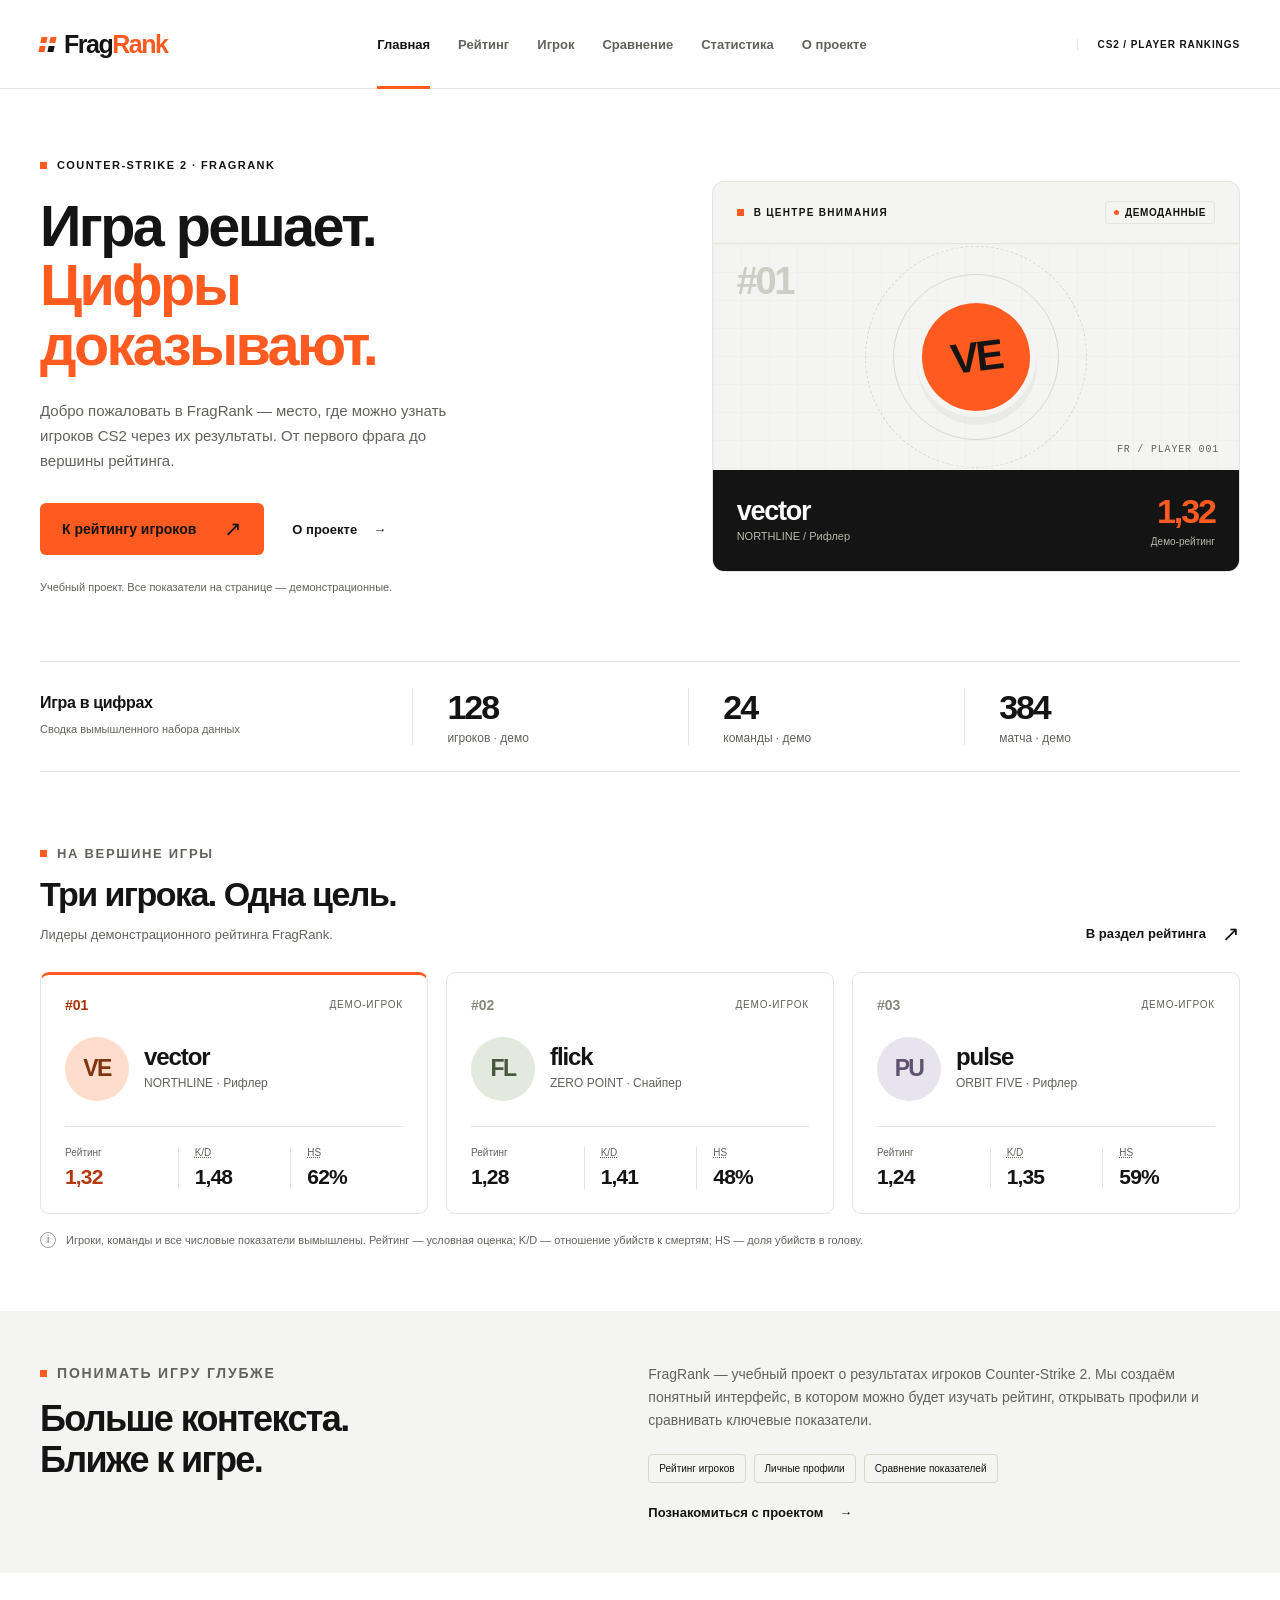
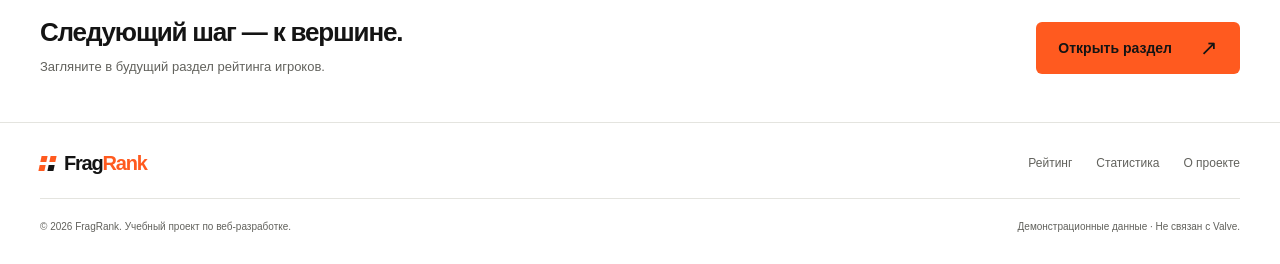
==== index.html @ 73061de0 "feat(layout): создать структуру и главную страницу сайта" ====
<!DOCTYPE html>
<html lang="ru">
<head>
  <meta charset="UTF-8">
  <meta name="viewport" content="width=device-width, initial-scale=1.0">
  <meta name="description" content="FragRank — учебный портал рейтинга игроков Counter-Strike 2. Знакомьтесь с проектом и демонстрационной статистикой игроков.">
  <meta name="theme-color" content="#FFFFFF">
  <title>FragRank — рейтинг игроков Counter-Strike 2</title>
  <link rel="icon" href="favicon.svg" type="image/svg+xml">
  <link rel="stylesheet" href="css/styles.css">
  <script src="js/main.js" defer></script>
  <script src="js/home.js" type="module"></script>
</head>
<body>
  <a class="skip-link" href="#main-content">Перейти к содержимому</a>
  <header class="site-header">
    <div class="container header-inner">
      <a class="logo" href="index.html" aria-label="FragRank — главная">
        <span class="logo-mark" aria-hidden="true"><i></i><i></i><i></i><i></i></span>
        <span>Frag<span>Rank</span></span>
      </a>
      <button class="menu-toggle" type="button" aria-controls="primary-navigation" aria-expanded="false" aria-label="Открыть меню" hidden>
        <span>Меню</span><span class="menu-icon" aria-hidden="true"></span>
      </button>
      <nav class="site-nav" id="primary-navigation" aria-label="Основная навигация">
        <ul class="nav-list">
          <li><a href="index.html" aria-current="page">Главная</a></li>
          <li><a href="ranking.html">Рейтинг</a></li>
          <li><a href="player.html">Игрок</a></li>
          <li><a href="compare.html">Сравнение</a></li>
          <li><a href="stats.html">Статистика</a></li>
          <li><a href="about.html">О проекте</a></li>
        </ul>
      </nav>
      <span class="header-label">CS2 / PLAYER RANKINGS</span>
    </div>
  </header>

  <main id="main-content" tabindex="-1">
    <section class="container hero" aria-labelledby="hero-title">
      <div class="hero-copy">
        <p class="eyebrow">Counter-Strike 2 · FragRank</p>
        <h1 id="hero-title">Игра решает.<br><span>Цифры<br>доказывают.</span></h1>
        <p class="hero-description">Добро пожаловать в FragRank — место, где можно узнать игроков CS2 через их результаты. От первого фрага до вершины рейтинга.</p>
        <div class="hero-actions">
          <a class="button" href="ranking.html">К рейтингу игроков <span class="arrow" aria-hidden="true">↗</span></a>
          <a class="text-link" href="about.html">О проекте <span aria-hidden="true">→</span></a>
        </div>
        <p class="hero-note">Учебный проект. Все показатели на странице — демонстрационные.</p>
      </div>
      <article class="spotlight" aria-labelledby="leader-name" aria-describedby="leader-demo">
        <div class="spotlight-top">
          <p class="eyebrow">В центре внимания</p>
          <span class="demo-badge" id="leader-demo">Демоданные</span>
        </div>
        <div class="spotlight-visual" aria-hidden="true">
          <span class="spotlight-number">#01</span>
          <div class="avatar avatar--hero" data-leader-avatar>VE</div>
          <span class="spotlight-label">FR / PLAYER 001</span>
        </div>
        <div class="spotlight-bottom">
          <div>
            <h2 id="leader-name" data-leader-name>vector</h2>
            <p data-leader-team>NORTHLINE / Рифлер</p>
          </div>
          <div class="spotlight-rating">
            <strong data-leader-rating>1,32</strong>
            <span>Демо-рейтинг</span>
          </div>
        </div>
      </article>
    </section>

    <section class="container summary" aria-labelledby="summary-title">
      <div class="summary-intro">
        <h2 id="summary-title">Игра в цифрах</h2>
        <p>Сводка вымышленного набора данных</p>
      </div>
      <div class="summary-item"><strong data-total="players">128</strong><span>игроков · демо</span></div>
      <div class="summary-item"><strong data-total="teams">24</strong><span>команды · демо</span></div>
      <div class="summary-item"><strong data-total="matches">384</strong><span>матча · демо</span></div>
    </section>

    <section class="container leaders" aria-labelledby="leaders-title">
      <div class="section-heading">
        <div>
          <p class="eyebrow">На вершине игры</p>
          <h2 id="leaders-title">Три игрока. Одна цель.</h2>
          <p>Лидеры демонстрационного рейтинга FragRank.</p>
        </div>
        <a class="text-link" href="ranking.html">В раздел рейтинга <span class="arrow" aria-hidden="true">↗</span></a>
      </div>
      <div class="player-grid" id="top-players"></div>
      <noscript><p class="muted">Демонстрационная тройка: vector — 1,32; flick — 1,28; pulse — 1,24. Включите JavaScript для отображения карточек игроков.</p></noscript>
      <p class="demo-note"><span aria-hidden="true">i</span>Игроки, команды и все числовые показатели вымышлены. Рейтинг — условная оценка; K/D — отношение убийств к смертям; HS — доля убийств в голову.</p>
    </section>

    <section class="about-strip" aria-labelledby="service-title">
      <div class="container about-layout">
        <div>
          <p class="eyebrow">Понимать игру глубже</p>
          <h2 id="service-title">Больше контекста.<br>Ближе к игре.</h2>
        </div>
        <div>
          <p>FragRank — учебный проект о результатах игроков Counter-Strike 2. Мы создаём понятный интерфейс, в котором можно будет изучать рейтинг, открывать профили и сравнивать ключевые показатели.</p>
          <div class="feature-tags" aria-label="Планируемые возможности"><span>Рейтинг игроков</span><span>Личные профили</span><span>Сравнение показателей</span></div>
          <a class="text-link" href="about.html">Познакомиться с проектом <span aria-hidden="true">→</span></a>
        </div>
      </div>
    </section>

    <section class="container cta" aria-labelledby="cta-title">
      <div><h2 id="cta-title">Следующий шаг — к вершине.</h2><p>Загляните в будущий раздел рейтинга игроков.</p></div>
      <a class="button" href="ranking.html">Открыть раздел <span class="arrow" aria-hidden="true">↗</span></a>
    </section>
  </main>

  <footer class="site-footer">
    <div class="container">
      <div class="footer-top">
        <a class="logo" href="index.html" aria-label="FragRank — главная"><span class="logo-mark" aria-hidden="true"><i></i><i></i><i></i><i></i></span><span>Frag<span>Rank</span></span></a>
        <nav class="footer-nav" aria-label="Навигация в подвале"><a href="ranking.html">Рейтинг</a><a href="stats.html">Статистика</a><a href="about.html">О проекте</a></nav>
      </div>
      <div class="footer-bottom"><p>© 2026 FragRank. Учебный проект по веб-разработке.</p><p>Демонстрационные данные · Не связан с Valve.</p></div>
    </div>
  </footer>

  <template id="player-card-template">
    <article class="player-card">
      <div class="player-card-top"><span class="rank">#<span data-rank></span></span><span class="card-label">Демо-игрок</span></div>
      <div class="player-identity"><div class="avatar" data-avatar aria-hidden="true"></div><div><h3 data-nickname></h3><p data-team></p></div></div>
      <dl class="player-metrics">
        <div><dt>Рейтинг</dt><dd data-rating></dd></div>
        <div><dt><abbr title="Отношение убийств к смертям">K/D</abbr></dt><dd data-kd></dd></div>
        <div><dt><abbr title="Доля убийств в голову">HS</abbr></dt><dd data-hs></dd></div>
      </dl>
    </article>
  </template>
</body>
</html>
---- css/styles.css ----
/* 1. Design tokens and document defaults */
:root {
  --white: #fff;
  --ink: #141414;
  --accent: #ff5a1f;
  --surface: #f4f4f2;
  --muted: #62625d;
  --line: #e4e4df;
  --width: 1200px;
  --radius: 12px;
}
* { box-sizing: border-box; }
html { scroll-behavior: smooth; }
body { margin: 0; color: var(--ink); background: var(--white); font-family: Arial, Helvetica, sans-serif; -webkit-font-smoothing: antialiased; }
a { color: inherit; text-decoration: none; }
button { font: inherit; }
button, a { -webkit-tap-highlight-color: transparent; }
button:focus-visible, a:focus-visible { outline: 3px solid var(--ink); outline-offset: 5px; }
h1, h2, h3, p { margin: 0; }
h1, h2, h3 { letter-spacing: -.045em; }
p { line-height: 1.65; }
::selection { color: var(--ink); background: #ffd9c9; }
[hidden] { display: none !important; }
.container { width: min(var(--width), calc(100% - 80px)); margin-inline: auto; }
.skip-link { position: fixed; z-index: 20; top: 12px; left: 16px; padding: 12px 18px; background: var(--ink); color: white; transform: translateY(-160%); }
.skip-link:focus { transform: translateY(0); }
.eyebrow { display: flex; align-items: center; gap: 10px; font-size: 11px; line-height: 1.5; font-weight: 700; letter-spacing: .13em; text-transform: uppercase; }
.eyebrow::before { content: ''; width: 7px; height: 7px; background: var(--accent); flex-shrink: 0; }
.muted { color: var(--muted); }
.arrow { display: inline-block; font-size: 21px; font-weight: 400; }
.button { display: inline-flex; align-items: center; justify-content: center; gap: 28px; min-height: 52px; padding: 14px 22px; border-radius: 6px; background: var(--accent); color: var(--ink); font-size: 14px; font-weight: 700; transition: background .2s, transform .2s; }
.button:hover { background: #f04c12; transform: translateY(-2px); }
.text-link { display: inline-flex; align-items: center; gap: 16px; font-size: 13px; font-weight: 700; }
.text-link:hover { text-decoration: underline; text-underline-offset: 5px; }
.demo-badge { display: inline-flex; align-items: center; gap: 6px; border: 1px solid var(--line); border-radius: 4px; padding: 5px 8px; font-size: 10px; letter-spacing: .06em; font-weight: 700; text-transform: uppercase; }
.demo-badge::before { content: ''; width: 5px; height: 5px; border-radius: 50%; background: var(--accent); }

/* 2. Shared header and navigation (usable before JavaScript loads) */
.site-header { position: relative; z-index: 5; border-bottom: 1px solid var(--line); background: var(--white); }
.header-inner { display: flex; align-items: center; justify-content: space-between; gap: 32px; min-height: 88px; }
.logo { display: inline-flex; align-items: center; gap: 9px; font-size: 25px; font-weight: 800; letter-spacing: -.06em; white-space: nowrap; }
.logo-mark { display: grid; grid-template-columns: repeat(2, 6px); grid-template-rows: repeat(2, 6px); gap: 3px; transform: skew(-12deg); }
.logo-mark i { background: var(--accent); }
.logo-mark i:last-child { background: var(--ink); }
.logo > span:last-child > span { color: var(--accent); }
.nav-list { display: flex; align-items: center; gap: 28px; margin: 0; padding: 0; list-style: none; }
.nav-list a { position: relative; display: flex; align-items: center; min-height: 88px; color: var(--muted); font-size: 13px; font-weight: 600; white-space: nowrap; }
.nav-list a:hover, .nav-list a[aria-current='page'] { color: var(--ink); }
.nav-list a[aria-current='page']::after { content: ''; position: absolute; left: 0; right: 0; bottom: -1px; height: 3px; background: var(--accent); }
.header-label { padding-left: 20px; border-left: 1px solid var(--line); font-size: 10px; font-weight: 700; letter-spacing: .09em; white-space: nowrap; }
.menu-toggle { display: none; align-items: center; gap: 10px; min-height: 44px; border: 1px solid var(--line); border-radius: 5px; background: var(--white); padding: 8px 12px; cursor: pointer; font-size: 13px; }
.menu-icon { position: relative; width: 16px; height: 12px; border-block: 2px solid var(--ink); }
.menu-icon::after { content: ''; position: absolute; top: 3px; left: 0; width: 16px; border-top: 2px solid var(--ink); }

/* 3. Homepage introduction and CSS-only player illustration */
.hero { display: grid; grid-template-columns: 1.15fr 1fr; align-items: center; gap: 64px; padding-block: 68px 64px; }
.hero h1 { margin-block: 23px; font-size: clamp(42px, 4.5vw, 64px); font-weight: 800; line-height: 1.04; }
.hero h1 span { color: var(--accent); }
.hero-description { max-width: 440px; color: var(--muted); font-size: 15px; }
.hero-actions { display: flex; align-items: center; gap: 28px; margin-top: 30px; }
.hero-note { margin-top: 23px; color: var(--muted); font-size: 11px; }
.spotlight { overflow: hidden; border: 1px solid var(--line); border-radius: var(--radius); background: var(--surface); }
.spotlight-top { display: flex; align-items: center; justify-content: space-between; gap: 12px; padding: 19px 24px; border-bottom: 1px solid var(--line); }
.spotlight-top .eyebrow { font-size: 10px; }
.spotlight-visual { position: relative; display: flex; align-items: center; justify-content: center; height: 226px; overflow: hidden; background-image: linear-gradient(#e7e7e14d 1px, transparent 1px), linear-gradient(90deg, #e7e7e14d 1px, transparent 1px); background-size: 28px 28px; }
.spotlight-visual::before, .spotlight-visual::after { content: ''; position: absolute; width: 164px; height: 164px; border: 1px solid #d8d8d1; border-radius: 50%; }
.spotlight-visual::after { width: 220px; height: 220px; border-style: dashed; }
.spotlight-number { position: absolute; top: 16px; left: 24px; color: #cdcdc5; font-size: 38px; font-weight: 800; letter-spacing: -.06em; }
.spotlight-label { position: absolute; right: 20px; bottom: 15px; font-family: Consolas, monospace; font-size: 10px; color: var(--muted); letter-spacing: .08em; }
.avatar { display: flex; align-items: center; justify-content: center; flex-shrink: 0; width: 64px; height: 64px; border-radius: 50%; background: #eaeae5; font-size: 23px; font-weight: 800; letter-spacing: -.07em; }
.avatar--hero { position: relative; z-index: 1; width: 120px; height: 120px; border: 6px solid var(--surface); background: var(--accent); font-size: 42px; transform: rotate(-7deg); box-shadow: 0 8px 0 #1414140a; }
.spotlight-bottom { display: flex; justify-content: space-between; align-items: center; gap: 20px; padding: 22px 24px; background: var(--ink); color: var(--white); }
.spotlight-bottom h2 { font-size: 27px; }
.spotlight-bottom p { color: #b7b7ae; font-size: 11px; }
.spotlight-rating { text-align: right; }
.spotlight-rating strong { display: block; color: var(--accent); font-size: 34px; letter-spacing: -.06em; }
.spotlight-rating span { color: #b7b7ae; font-size: 10px; }

/* 4. Demo summary, top players, and service description */
.summary { display: grid; grid-template-columns: 1.35fr repeat(3, 1fr); border-block: 1px solid var(--line); padding-block: 26px; }
.summary-intro { display: flex; flex-direction: column; justify-content: center; align-items: flex-start; gap: 8px; }
.summary-intro h2 { font-size: 16px; letter-spacing: -.02em; }
.summary-intro p { font-size: 11px; color: var(--muted); }
.summary-item { padding-left: 34px; border-left: 1px solid var(--line); }
.summary-item strong { font-size: 34px; font-weight: 700; letter-spacing: -.06em; }
.summary-item span { display: block; margin-top: 4px; color: var(--muted); font-size: 12px; }
.leaders { padding-block: 62px; }
.section-heading { display: flex; align-items: flex-end; justify-content: space-between; gap: 24px; margin-bottom: 26px; }
.section-heading h2 { margin-top: 12px; font-size: 34px; line-height: 1.15; }
.section-heading p { margin-top: 10px; color: var(--muted); font-size: 13px; }
.player-grid { display: grid; grid-template-columns: repeat(3, 1fr); gap: 18px; }
.player-card { position: relative; overflow: hidden; padding: 24px; border: 1px solid var(--line); border-radius: 9px; }
.player-card:first-child { border-top: 3px solid var(--accent); padding-top: 22px; }
.player-card-top { display: flex; align-items: center; justify-content: space-between; margin-bottom: 24px; }
.rank { color: #87877d; font-size: 14px; font-weight: 700; }
.player-card:first-child .rank { color: #a73209; }
.card-label { color: var(--muted); font-size: 10px; letter-spacing: .08em; text-transform: uppercase; }
.player-identity { display: flex; gap: 15px; align-items: center; }
.player-identity h3 { font-size: 24px; }
.player-identity p { margin-top: 3px; color: var(--muted); font-size: 12px; }
.avatar--orange { background: #ffddcc; color: #80330f; }
.avatar--green { background: #e3e9dd; color: #47583d; }
.avatar--violet { background: #e8e4ed; color: #60526f; }
.player-metrics { display: grid; grid-template-columns: repeat(3, 1fr); margin-block: 25px 0; padding-block: 20px 0; border-top: 1px solid var(--line); }
.player-metrics div + div { padding-left: 16px; border-left: 1px solid var(--line); }
.player-metrics dt { color: var(--muted); font-size: 10px; }
.player-metrics dd { margin: 7px 0 0; font-size: 21px; font-weight: 700; letter-spacing: -.04em; }
.player-card:first-child .player-metrics div:first-child dd { color: #b4380b; }
.demo-note { display: flex; align-items: flex-start; gap: 10px; margin-top: 18px; color: var(--muted); font-size: 11px; line-height: 1.6; }
.demo-note > span { display: inline-flex; align-items: center; justify-content: center; flex-shrink: 0; width: 16px; height: 16px; border: 1px solid #a2a299; border-radius: 50%; font-size: 10px; }
.about-strip { background: var(--surface); padding-block: 52px; }
.about-layout { display: grid; grid-template-columns: 1fr 1.12fr; gap: 80px; align-items: start; }
.about-layout h2 { max-width: 400px; margin-top: 15px; font-size: 36px; line-height: 1.12; }
.about-layout p { color: var(--muted); font-size: 14px; }
.about-layout .text-link { margin-top: 22px; }
.feature-tags { display: flex; flex-wrap: wrap; gap: 8px; margin-top: 22px; }
.feature-tags span { border: 1px solid #d7d7ce; border-radius: 4px; padding: 8px 10px; font-size: 10px; }
.cta { display: flex; align-items: center; justify-content: space-between; gap: 30px; padding-block: 44px; }
.cta h2 { font-size: 26px; }
.cta p { margin-top: 8px; color: var(--muted); font-size: 13px; }

/* 5. Prepared sections for later development stages */
.inner-main { min-height: 65vh; padding-block: 52px 72px; }
.breadcrumbs { display: flex; gap: 10px; color: var(--muted); font-size: 12px; margin-bottom: 36px; }
.breadcrumbs a:hover { text-decoration: underline; }
.page-heading { max-width: 760px; }
.page-heading h1 { margin-block: 15px; font-size: clamp(36px, 5vw, 58px); line-height: 1.08; }
.page-heading > p { max-width: 620px; font-size: 15px; color: var(--muted); }
.workspace { margin-top: 36px; border: 1px solid var(--line); border-radius: var(--radius); overflow: hidden; }
.workspace-header { display: flex; align-items: center; justify-content: space-between; gap: 16px; padding: 20px 24px; border-bottom: 1px solid var(--line); }
.workspace-header h2 { font-size: 17px; letter-spacing: -.02em; }
.status-label { padding: 6px 9px; background: var(--surface); border-radius: 4px; font-size: 10px; color: var(--muted); white-space: nowrap; }
.empty-state { display: flex; flex-direction: column; align-items: center; justify-content: center; min-height: 300px; padding: 40px 24px; text-align: center; background: var(--surface); }
.empty-symbol { display: grid; place-items: center; width: 60px; height: 60px; margin-bottom: 22px; background: var(--white); border: 1px solid var(--line); border-radius: 12px; color: #b4380b; font-size: 25px; font-weight: 700; }
.empty-state h3 { font-size: 24px; }
.empty-state p { max-width: 480px; margin-top: 12px; font-size: 14px; color: var(--muted); }
.next-step { display: flex; flex-wrap: wrap; justify-content: space-between; gap: 18px; align-items: center; margin-top: 24px; }
.next-step p { font-size: 12px; color: var(--muted); }

/* 6. Shared footer */
.site-footer { padding-block: 29px; border-top: 1px solid var(--line); }
.footer-top { display: flex; align-items: center; justify-content: space-between; gap: 24px; }
.footer-top .logo { font-size: 20px; }
.footer-nav { display: flex; flex-wrap: wrap; gap: 24px; font-size: 12px; color: var(--muted); }
.footer-nav a:hover { color: var(--ink); text-decoration: underline; }
.footer-bottom { display: flex; justify-content: space-between; gap: 20px; margin-top: 23px; padding-top: 20px; border-top: 1px solid var(--line); color: var(--muted); font-size: 10px; line-height: 1.6; }

/* 7. Responsive layouts */
@media (min-width: 1440px) { .hero { padding-block: 82px; } }
@media (max-width: 1100px) {
  .container { width: calc(100% - 56px); }
  .header-label { display: none; }
  .nav-list { gap: 24px; }
  .hero { gap: 36px; }
  .hero h1 { font-size: 48px; }
  .hero-actions { gap: 18px; }
  .hero-actions .text-link { font-size: 12px; }
  .player-card { padding-inline: 18px; }
  .player-metrics div + div { padding-left: 10px; }
  .about-layout { gap: 40px; }
}
@media (max-width: 800px) {
  .container { width: calc(100% - 40px); }
  .header-inner { flex-wrap: wrap; gap: 0; min-height: 72px; }
  .header-inner > .logo { margin-block: 22px; }
  .menu-ready .menu-toggle { display: inline-flex; }
  .site-nav { width: 100%; }
  .menu-ready .site-nav:not(.is-open) { display: none; }
  .nav-list { display: grid; grid-template-columns: repeat(2, 1fr); gap: 0 20px; padding-bottom: 16px; }
  .nav-list a { min-height: 47px; padding-inline: 12px; border-radius: 4px; }
  .nav-list a[aria-current='page'] { background: var(--surface); }
  .nav-list a[aria-current='page']::after { inset: 12px auto 12px 0; width: 3px; height: auto; }
  .hero { gap: 28px; padding-block: 44px; }
  .hero h1 { font-size: 42px; }
  .hero-actions { align-items: flex-start; flex-direction: column; }
  .spotlight-top { padding: 16px; flex-wrap: wrap; }
  .spotlight-visual { height: 244px; }
  .spotlight-bottom { padding: 18px; }
  .summary { grid-template-columns: 1.2fr repeat(3, 1fr); }
  .summary-item { padding-left: 20px; }
  .summary-item strong { font-size: 29px; }
  .summary-intro p { max-width: 130px; }
  .leaders { padding-block: 44px; }
  .player-grid { grid-template-columns: 1fr; }
  .player-card { padding: 22px; }
  .player-card:first-child { padding-top: 20px; }
  .player-card-top { margin-bottom: 16px; }
  .player-metrics { margin-top: 20px; }
  .about-layout { gap: 30px; }
  .about-layout h2 { font-size: 30px; }
}
@media (max-width: 580px) {
  .hero { grid-template-columns: 1fr; gap: 30px; }
  .hero h1 { max-width: 420px; font-size: clamp(40px, 10vw, 54px); }
  .hero-description { font-size: 14px; }
  .hero-actions { flex-direction: row; align-items: center; flex-wrap: wrap; gap: 20px; }
  .hero-note { margin-top: 18px; }
  .spotlight-top { flex-wrap: nowrap; padding: 16px 20px; }
  .spotlight-visual { height: 200px; }
  .spotlight-bottom { padding: 18px 20px; }
  .summary { grid-template-columns: repeat(3, 1fr); row-gap: 23px; }
  .summary-intro { grid-column: 1 / -1; gap: 4px; }
  .summary-intro p { max-width: none; }
  .summary-item { padding-left: 18px; }
  .summary-item:nth-child(2) { padding-left: 0; border-left: 0; }
  .summary-item strong { font-size: 31px; }
  .summary-item span { font-size: 11px; }
  .section-heading { align-items: flex-start; flex-direction: column; gap: 18px; }
  .section-heading h2 { font-size: 31px; }
  .about-strip { padding-block: 38px; }
  .about-layout { grid-template-columns: 1fr; gap: 22px; }
  .cta { align-items: flex-start; flex-direction: column; padding-block: 36px; gap: 22px; }
  .cta h2 { font-size: 25px; }
  .footer-top, .footer-bottom { align-items: flex-start; flex-direction: column; gap: 18px; }
  .footer-nav { gap: 20px; }
  .footer-bottom { margin-top: 20px; gap: 8px; }
  .inner-main { padding-block: 30px 48px; }
  .breadcrumbs { margin-bottom: 28px; }
  .workspace-header { align-items: flex-start; flex-direction: column; padding: 18px; gap: 12px; }
  .empty-state { padding: 32px 20px; }
  .empty-state h3 { font-size: 22px; }
}
@media (prefers-reduced-motion: reduce) {
  html { scroll-behavior: auto; }
  *, *::before, *::after { transition: none !important; }
}
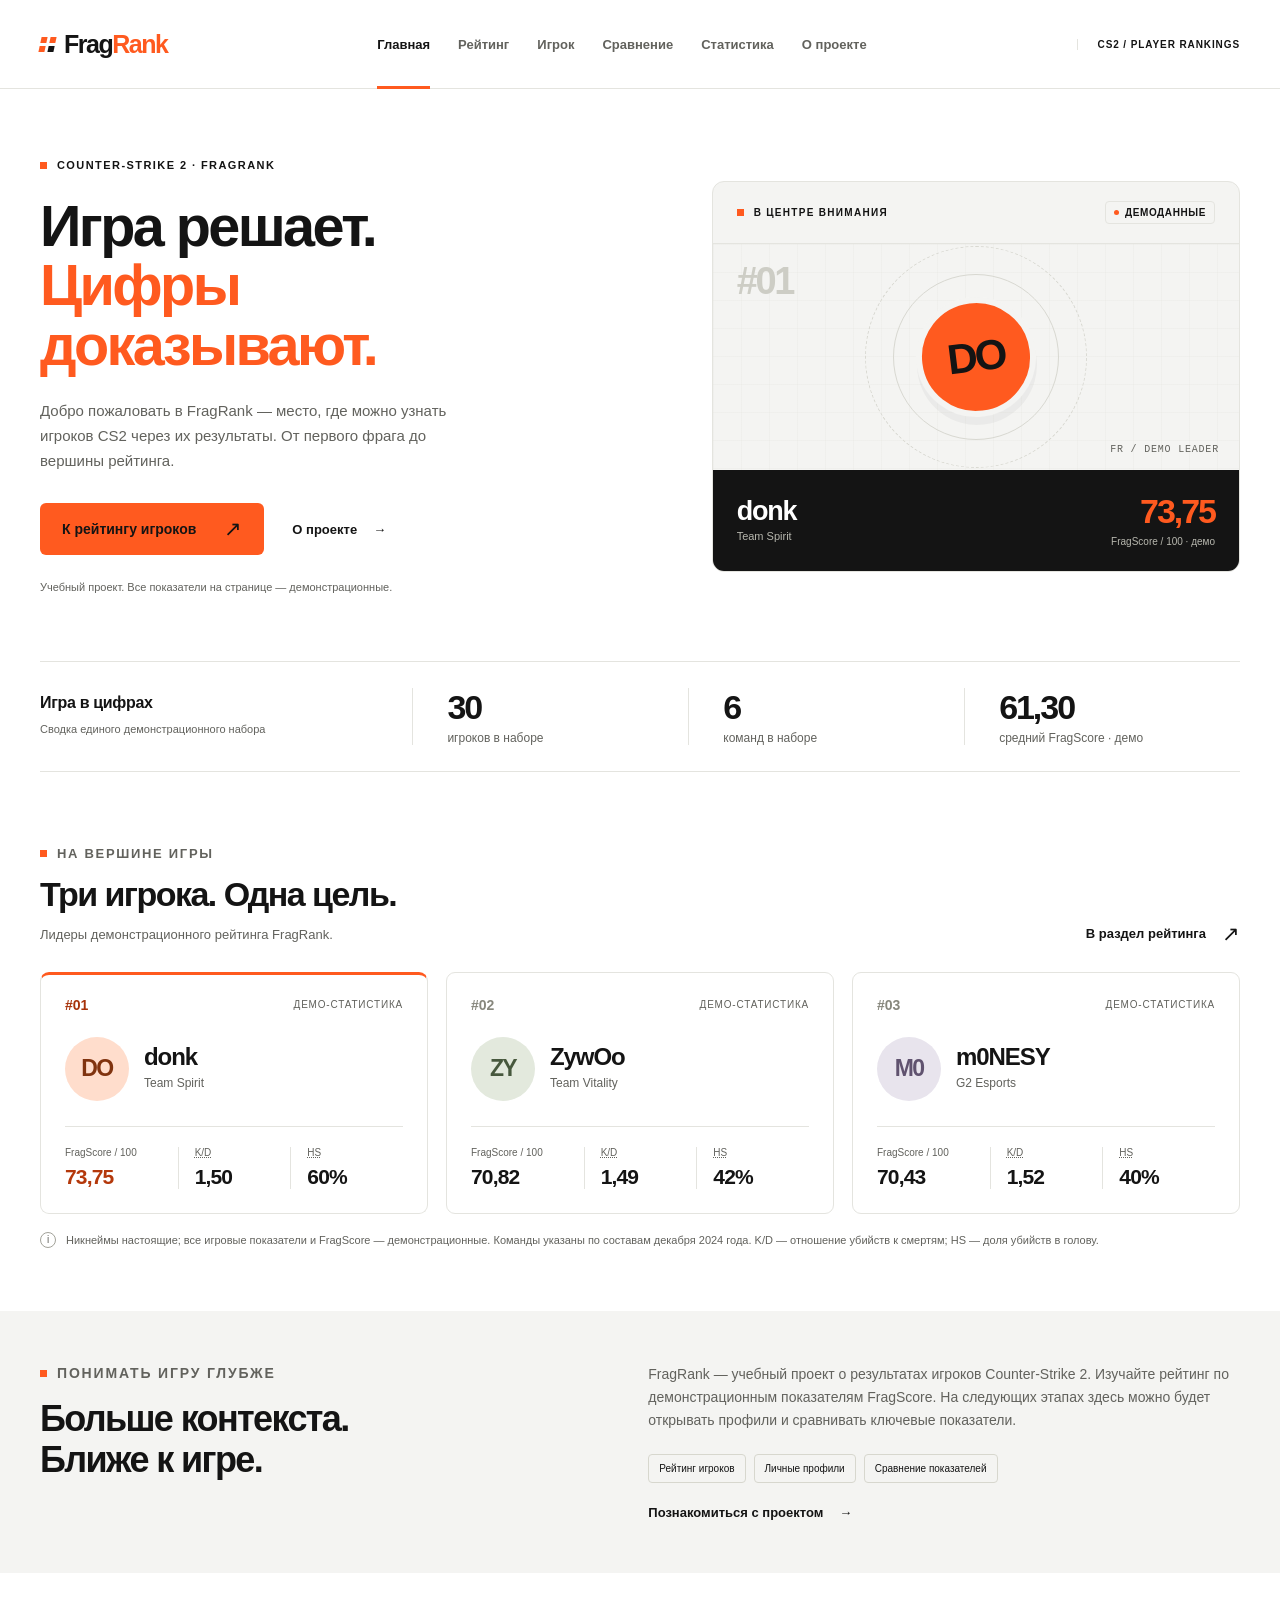
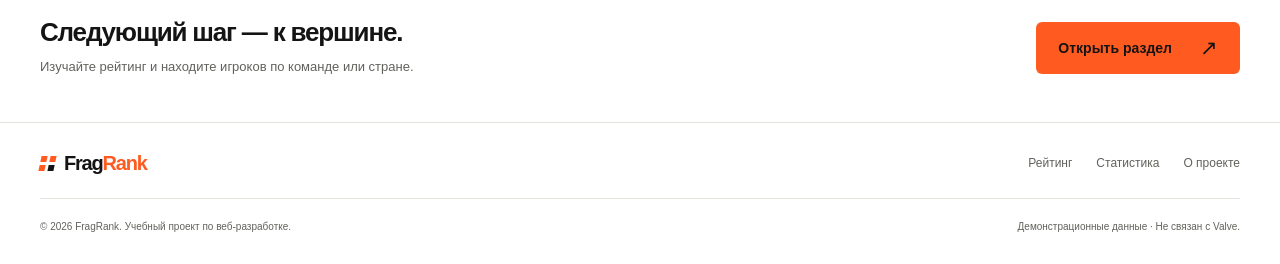
==== commit ade00e6b: "feat(ranking): реализовать рейтинг игроков с поиском и сортировкой" ====
--- a/index.html
+++ b/index.html
@@ -55,17 +55,17 @@
         </div>
         <div class="spotlight-visual" aria-hidden="true">
           <span class="spotlight-number">#01</span>
-          <div class="avatar avatar--hero" data-leader-avatar>VE</div>
-          <span class="spotlight-label">FR / PLAYER 001</span>
+          <div class="avatar avatar--hero" data-leader-avatar>FR</div>
+          <span class="spotlight-label">FR / DEMO LEADER</span>
         </div>
         <div class="spotlight-bottom">
           <div>
-            <h2 id="leader-name" data-leader-name>vector</h2>
-            <p data-leader-team>NORTHLINE / Рифлер</p>
+            <h2 id="leader-name" data-leader-name>Лидер рейтинга</h2>
+            <p data-leader-team>Демонстрационная статистика</p>
           </div>
           <div class="spotlight-rating">
-            <strong data-leader-rating>1,32</strong>
-            <span>Демо-рейтинг</span>
+            <strong data-leader-rating>—</strong>
+            <span>FragScore / 100 · демо</span>
           </div>
         </div>
       </article>
@@ -74,11 +74,11 @@
     <section class="container summary" aria-labelledby="summary-title">
       <div class="summary-intro">
         <h2 id="summary-title">Игра в цифрах</h2>
-        <p>Сводка вымышленного набора данных</p>
+        <p>Сводка единого демонстрационного набора</p>
       </div>
-      <div class="summary-item"><strong data-total="players">128</strong><span>игроков · демо</span></div>
-      <div class="summary-item"><strong data-total="teams">24</strong><span>команды · демо</span></div>
-      <div class="summary-item"><strong data-total="matches">384</strong><span>матча · демо</span></div>
+      <div class="summary-item"><strong data-total="players">—</strong><span>игроков в наборе</span></div>
+      <div class="summary-item"><strong data-total="teams">—</strong><span>команд в наборе</span></div>
+      <div class="summary-item"><strong data-total="averageFragScore">—</strong><span>средний FragScore · демо</span></div>
     </section>
 
     <section class="container leaders" aria-labelledby="leaders-title">
@@ -91,8 +91,8 @@
         <a class="text-link" href="ranking.html">В раздел рейтинга <span class="arrow" aria-hidden="true">↗</span></a>
       </div>
       <div class="player-grid" id="top-players"></div>
-      <noscript><p class="muted">Демонстрационная тройка: vector — 1,32; flick — 1,28; pulse — 1,24. Включите JavaScript для отображения карточек игроков.</p></noscript>
-      <p class="demo-note"><span aria-hidden="true">i</span>Игроки, команды и все числовые показатели вымышлены. Рейтинг — условная оценка; K/D — отношение убийств к смертям; HS — доля убийств в голову.</p>
+      <noscript><p class="muted">Включите JavaScript и откройте сайт через Live Server для отображения игроков и сводки из общего набора данных.</p></noscript>
+      <p class="demo-note"><span aria-hidden="true">i</span>Никнеймы настоящие; все игровые показатели и FragScore — демонстрационные. Команды указаны по составам декабря 2024 года. K/D — отношение убийств к смертям; HS — доля убийств в голову.</p>
     </section>
 
     <section class="about-strip" aria-labelledby="service-title">
@@ -102,7 +102,7 @@
           <h2 id="service-title">Больше контекста.<br>Ближе к игре.</h2>
         </div>
         <div>
-          <p>FragRank — учебный проект о результатах игроков Counter-Strike 2. Мы создаём понятный интерфейс, в котором можно будет изучать рейтинг, открывать профили и сравнивать ключевые показатели.</p>
+          <p>FragRank — учебный проект о результатах игроков Counter-Strike 2. Изучайте рейтинг по демонстрационным показателям FragScore. На следующих этапах здесь можно будет открывать профили и сравнивать ключевые показатели.</p>
           <div class="feature-tags" aria-label="Планируемые возможности"><span>Рейтинг игроков</span><span>Личные профили</span><span>Сравнение показателей</span></div>
           <a class="text-link" href="about.html">Познакомиться с проектом <span aria-hidden="true">→</span></a>
         </div>
@@ -110,7 +110,7 @@
     </section>
 
     <section class="container cta" aria-labelledby="cta-title">
-      <div><h2 id="cta-title">Следующий шаг — к вершине.</h2><p>Загляните в будущий раздел рейтинга игроков.</p></div>
+      <div><h2 id="cta-title">Следующий шаг — к вершине.</h2><p>Изучайте рейтинг и находите игроков по команде или стране.</p></div>
       <a class="button" href="ranking.html">Открыть раздел <span class="arrow" aria-hidden="true">↗</span></a>
     </section>
   </main>
@@ -127,10 +127,10 @@
 
   <template id="player-card-template">
     <article class="player-card">
-      <div class="player-card-top"><span class="rank">#<span data-rank></span></span><span class="card-label">Демо-игрок</span></div>
-      <div class="player-identity"><div class="avatar" data-avatar aria-hidden="true"></div><div><h3 data-nickname></h3><p data-team></p></div></div>
+      <div class="player-card-top"><span class="rank">#<span data-rank></span></span><span class="card-label">Демо-статистика</span></div>
+      <div class="player-identity"><div class="avatar" data-avatar aria-hidden="true"></div><div><h3><a class="player-profile-link" data-player-link></a></h3><p data-team></p></div></div>
       <dl class="player-metrics">
-        <div><dt>Рейтинг</dt><dd data-rating></dd></div>
+        <div><dt>FragScore / 100</dt><dd data-rating></dd></div>
         <div><dt><abbr title="Отношение убийств к смертям">K/D</abbr></dt><dd data-kd></dd></div>
         <div><dt><abbr title="Доля убийств в голову">HS</abbr></dt><dd data-hs></dd></div>
       </dl>
--- a/css/styles.css
+++ b/css/styles.css
@@ -224,3 +224,66 @@
   html { scroll-behavior: auto; }
   *, *::before, *::after { transition: none !important; }
 }
+
+/* 8. Ranking: extend the existing workspace without changing shared layouts. */
+.visually-hidden { position: absolute; width: 1px; height: 1px; margin: -1px; padding: 0; overflow: hidden; clip-path: inset(50%); white-space: nowrap; border: 0; }
+.player-profile-link:hover { text-decoration: underline; text-underline-offset: 5px; }
+.ranking-intro { padding: 18px 24px 0; color: var(--muted); font-size: 12px; }
+.ranking-filters { padding: 22px 24px; }
+.ranking-filters fieldset { display: grid; grid-template-columns: 1.2fr 1fr 1fr auto; align-items: end; gap: 16px; min-width: 0; margin: 0; padding: 0; border: 0; }
+.filter-field { display: flex; flex-direction: column; gap: 9px; min-width: 0; }
+.filter-field label { font-size: 12px; font-weight: 700; }
+.filter-field input, .filter-field select { width: 100%; min-width: 0; min-height: 46px; border: 1px solid var(--line); border-radius: 5px; background: var(--white); color: var(--ink); padding: 10px 12px; font: inherit; font-size: 13px; }
+.filter-field input::placeholder { color: var(--muted); }
+.filter-field input:focus-visible, .filter-field select:focus-visible, .table-scroll:focus-visible, .score-method summary:focus-visible { outline: 2px solid var(--ink); outline-offset: 3px; }
+.reset-button { display: inline-flex; align-items: center; justify-content: center; gap: 16px; min-height: 46px; padding: 10px 16px; border: 1px solid var(--line); border-radius: 5px; background: var(--surface); color: var(--ink); font-size: 12px; font-weight: 700; white-space: nowrap; cursor: pointer; }
+.reset-button:hover { border-color: var(--ink); }
+.reset-button:disabled { cursor: default; opacity: .6; }
+.ranking-toolbar { display: flex; justify-content: space-between; gap: 12px; padding: 14px 24px; border-block: 1px solid var(--line); font-size: 11px; color: var(--muted); }
+.ranking-toolbar p:first-child { color: var(--ink); font-weight: 700; }
+.ranking-feedback { padding: 24px; color: var(--muted); font-size: 13px; }
+.table-scroll { max-width: 100%; overflow-x: auto; overscroll-behavior-x: contain; }
+.ranking-table { width: 100%; min-width: 1060px; border-collapse: separate; border-spacing: 0; text-align: left; font-size: 12px; font-variant-numeric: tabular-nums; }
+.ranking-table thead { background: var(--surface); }
+.ranking-table thead th { padding: 12px 14px; border-bottom: 1px solid var(--line); color: var(--muted); font-size: 11px; font-weight: 700; white-space: nowrap; }
+.ranking-table thead th:first-child { width: 65px; padding-left: 24px; }
+.ranking-table thead th:nth-child(2) { min-width: 164px; }
+.ranking-table thead th:nth-child(3) { min-width: 130px; }
+.ranking-table thead th:nth-child(4) { min-width: 162px; }
+.ranking-table thead th:last-child { padding-right: 24px; }
+.ranking-table thead button { display: inline-flex; align-items: center; justify-content: flex-end; gap: 8px; min-height: 36px; padding: 0; border: 0; background: transparent; color: inherit; font: inherit; cursor: pointer; }
+.ranking-table thead button:hover { color: var(--ink); }
+.ranking-table th[aria-sort]:not([aria-sort='none']) { color: var(--ink); }
+.ranking-table .sort-indicator { color: #a63710; font-size: 13px; }
+.ranking-table tbody td, .ranking-table tbody th { padding: 15px 14px; border-bottom: 1px solid var(--line); background: var(--white); }
+.ranking-table tbody tr:last-child > * { border-bottom: 0; }
+.ranking-table tbody th { font-weight: 700; letter-spacing: 0; }
+.ranking-table tbody tr:hover > * { background: #fafaf8; }
+.ranking-table tbody .ranking-position { padding-left: 24px; color: var(--muted); font-weight: 700; }
+.ranking-table .ranking-leader .ranking-position { color: #a73209; }
+.ranking-table .ranking-player { display: inline-flex; align-items: center; gap: 10px; min-height: 36px; font-size: 13px; }
+.ranking-player:hover [data-nickname] { text-decoration: underline; text-underline-offset: 4px; }
+.ranking-player .avatar { width: 34px; height: 34px; font-size: 11px; background: var(--surface); }
+.ranking-leader .avatar { background: #ffddcc; color: #80330f; }
+.ranking-table .ranking-country { color: var(--muted); }
+.ranking-table .ranking-number, .ranking-table .ranking-score, .ranking-table thead th:nth-child(n+5) { text-align: right; }
+.ranking-table .ranking-score { padding-right: 24px; color: #a73209; font-weight: 700; font-size: 15px; }
+.ranking-table tr > :nth-child(2) { position: sticky; left: 0; z-index: 1; box-shadow: 1px 0 0 var(--line); }
+.ranking-table thead th:nth-child(2) { background: var(--surface); }
+.ranking-footnote { display: grid; gap: 7px; padding: 18px 24px; border-top: 1px solid var(--line); color: var(--muted); font-size: 11px; }
+#ranking-empty .reset-button { margin-top: 22px; background: var(--white); }
+.score-method { margin-top: 24px; border: 1px solid var(--line); border-radius: 8px; padding: 18px 24px; font-size: 13px; }
+.score-method summary { cursor: pointer; font-weight: 700; }
+.score-method > div { display: grid; gap: 12px; margin-top: 18px; color: var(--muted); font-size: 12px; }
+@media (max-width: 1000px) {
+  .ranking-filters fieldset { grid-template-columns: repeat(2, minmax(0, 1fr)); }
+  .ranking-toolbar { flex-wrap: wrap; }
+}
+@media (max-width: 580px) {
+  .ranking-intro { padding-inline: 18px; }
+  .ranking-filters { padding: 20px 18px; }
+  .ranking-filters fieldset { grid-template-columns: minmax(0, 1fr); }
+  .ranking-toolbar, .ranking-footnote { padding-inline: 18px; }
+  .ranking-table thead th:nth-child(2) { min-width: 145px; }
+  .score-method { padding: 18px; }
+}
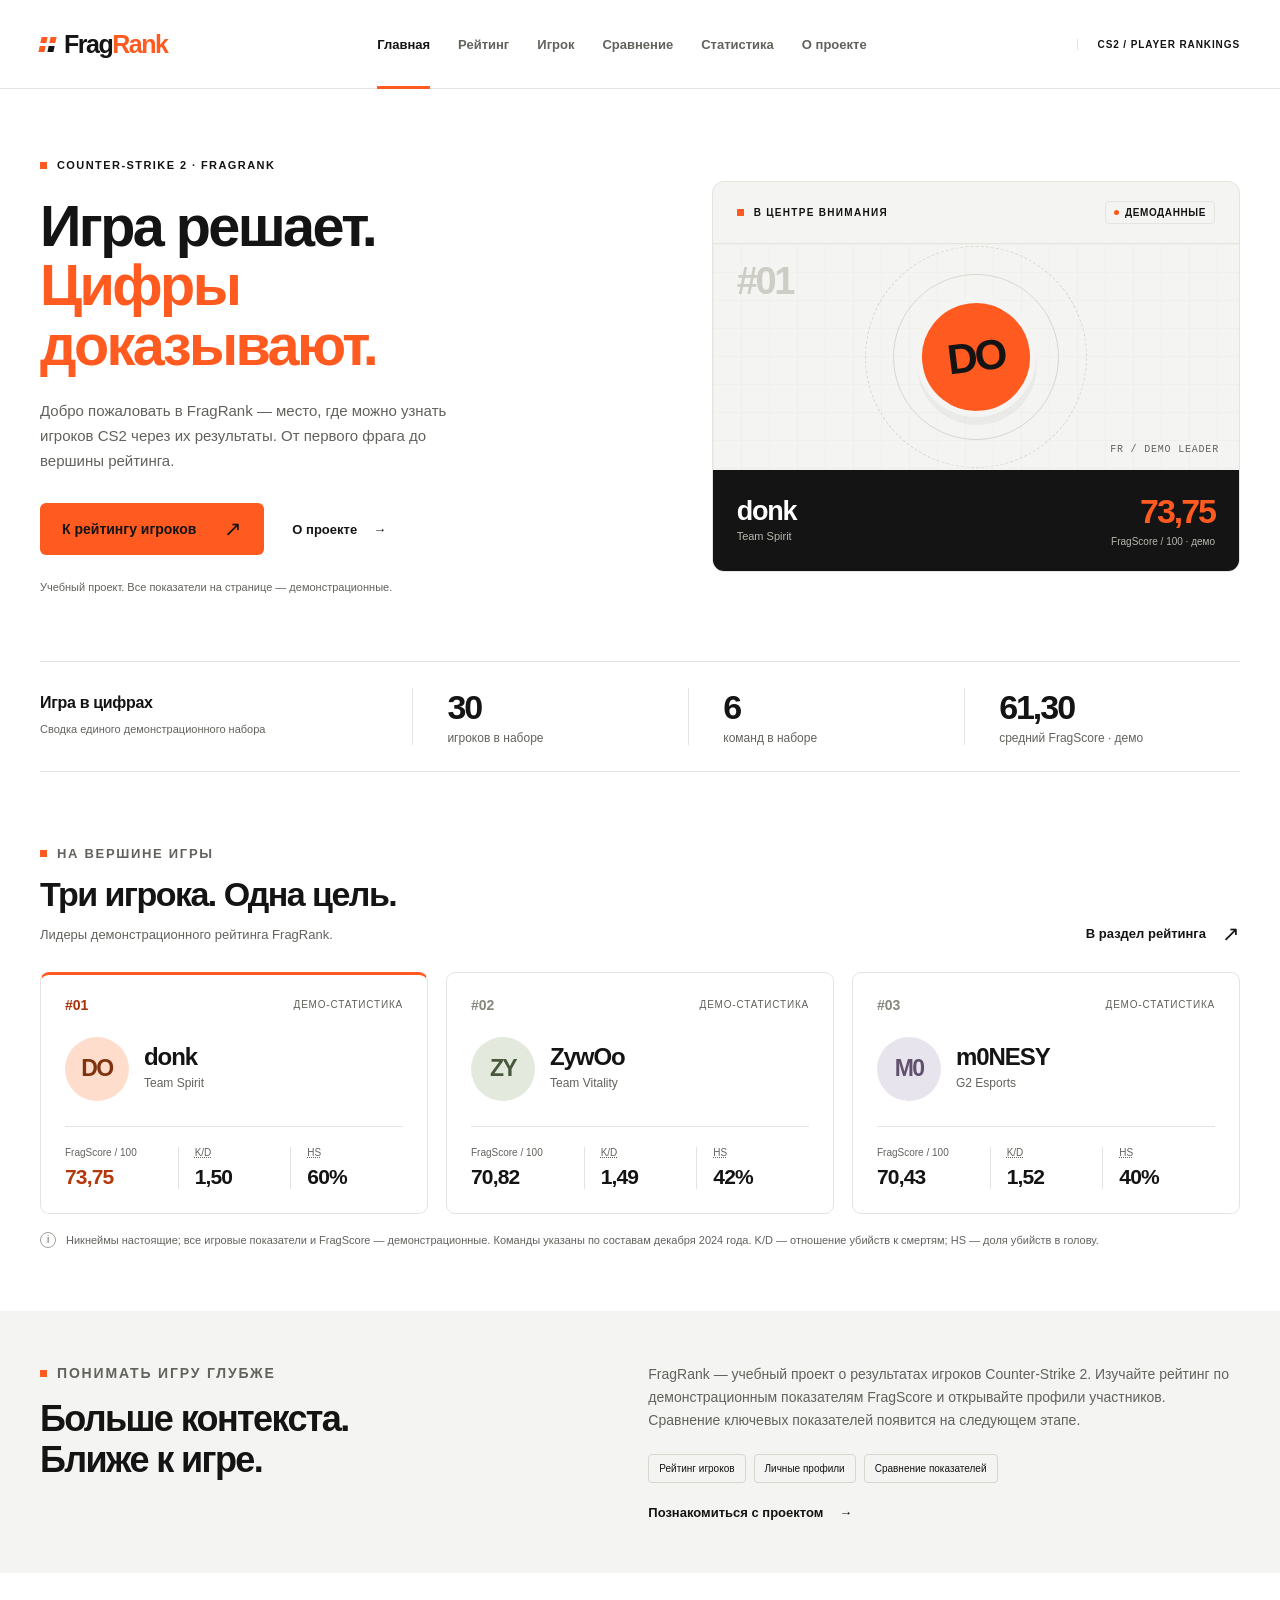
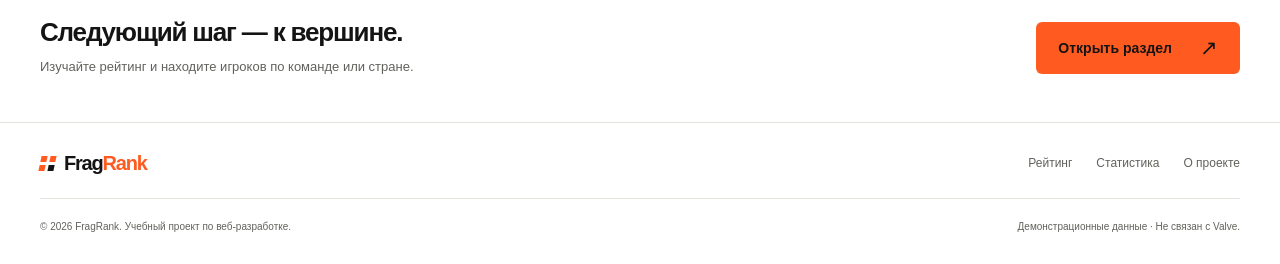
==== commit 1f109d6e: "feat(player): реализовать профили игроков с поиском по никнейму" ====
--- a/index.html
+++ b/index.html
@@ -102,7 +102,7 @@
           <h2 id="service-title">Больше контекста.<br>Ближе к игре.</h2>
         </div>
         <div>
-          <p>FragRank — учебный проект о результатах игроков Counter-Strike 2. Изучайте рейтинг по демонстрационным показателям FragScore. На следующих этапах здесь можно будет открывать профили и сравнивать ключевые показатели.</p>
+          <p>FragRank — учебный проект о результатах игроков Counter-Strike 2. Изучайте рейтинг по демонстрационным показателям FragScore и открывайте профили участников. Сравнение ключевых показателей появится на следующем этапе.</p>
           <div class="feature-tags" aria-label="Планируемые возможности"><span>Рейтинг игроков</span><span>Личные профили</span><span>Сравнение показателей</span></div>
           <a class="text-link" href="about.html">Познакомиться с проектом <span aria-hidden="true">→</span></a>
         </div>
--- a/css/styles.css
+++ b/css/styles.css
@@ -287,3 +287,94 @@
   .ranking-table thead th:nth-child(2) { min-width: 145px; }
   .score-method { padding: 18px; }
 }
+
+/* 9. Player profiles: shared data, independent presentation. */
+.profile-fallback { margin-top: 30px; padding: 24px; background: var(--surface); border-radius: var(--radius); color: var(--muted); font-size: 13px; }
+.profile-fallback .text-link { margin-left: 12px; }
+.profile-picker-content { padding: 28px; }
+.profile-picker-content > p { max-width: 620px; color: var(--muted); font-size: 14px; }
+.profile-picker-form { display: grid; grid-template-columns: minmax(0, 1fr) auto; align-items: end; gap: 18px; max-width: 760px; margin-block: 24px; }
+.profile-picker-form input[type='text'] { min-height: 52px; }
+.profile-picker-form button { border: 0; cursor: pointer; }
+.profile-picker-form button:disabled { background: var(--surface); color: var(--muted); cursor: not-allowed; transform: none; }
+#player-picker { overflow: visible; }
+.player-autocomplete { position: relative; }
+.player-search-popup { position: absolute; z-index: 6; top: calc(100% + 8px); left: 0; right: 0; max-height: 300px; overflow-y: auto; overscroll-behavior-y: contain; background: var(--white); border: 1px solid var(--line); border-radius: 8px; box-shadow: 0 12px 24px #14141412; }
+.player-suggestions { margin: 0; padding: 6px; list-style: none; }
+.player-suggestion { display: flex; align-items: center; gap: 12px; min-height: 62px; padding: 10px 12px; border-radius: 4px; cursor: pointer; }
+.player-suggestion:hover { background: var(--surface); }
+.player-suggestion[aria-selected='true'] { background: #fff0e8; box-shadow: inset 3px 0 var(--accent); }
+.player-suggestion .avatar { width: 36px; height: 36px; font-size: 12px; background: #ffddcc; color: #80330f; }
+.player-suggestion-info { display: flex; flex-direction: column; gap: 5px; min-width: 0; }
+.player-suggestion-name { font-size: 14px; font-weight: 700; overflow-wrap: anywhere; }
+.player-suggestion-team { color: var(--muted); font-size: 11px; overflow-wrap: anywhere; }
+.player-search-empty { padding: 16px; color: var(--muted); font-size: 13px; }
+.profile-picker-content > .profile-search-hint { margin: -8px 0 22px; color: var(--muted); font-size: 11px; }
+.profile-state-actions { display: flex; flex-wrap: wrap; align-items: center; justify-content: center; gap: 24px; margin-top: 26px; }
+.profile-overview-body { display: grid; grid-template-columns: minmax(0, 1fr) auto auto; gap: 34px; align-items: center; padding: 34px; }
+.profile-identity { display: flex; gap: 24px; align-items: center; min-width: 0; }
+.profile-avatar { width: 92px; height: 92px; font-size: 33px; background: #ffddcc; color: #80330f; border-radius: 18px; }
+.profile-person { min-width: 0; }
+.profile-person h2 { font-size: 40px; overflow-wrap: anywhere; }
+.profile-meta { display: flex; flex-wrap: wrap; gap: 18px 30px; margin: 18px 0 0; }
+.profile-meta dt { font-size: 10px; color: var(--muted); }
+.profile-meta dd { margin: 6px 0 0; font-size: 13px; line-height: 1.5; }
+.profile-standing, .profile-score { display: flex; flex-direction: column; gap: 7px; padding-left: 32px; border-left: 1px solid var(--line); }
+.profile-standing > span, .profile-score > span { font-size: 11px; color: var(--muted); line-height: 1.5; }
+.profile-standing strong, .profile-score strong { font-size: 42px; line-height: 1.15; letter-spacing: -.06em; font-variant-numeric: tabular-nums; }
+.profile-score strong { color: #a73209; }
+.profile-overview-footer { padding: 16px 24px; border-top: 1px solid var(--line); background: var(--surface); color: var(--muted); font-size: 11px; }
+.profile-actions { display: flex; flex-wrap: wrap; align-items: center; gap: 24px; margin-top: 24px; }
+.profile-actions p { margin-left: auto; max-width: 250px; color: var(--muted); font-size: 11px; }
+.profile-stats { margin-top: 44px; }
+.profile-metrics { display: grid; grid-template-columns: repeat(7, minmax(0, 1fr)); gap: 12px; margin: 0; }
+.profile-metric { padding: 20px 16px; border: 1px solid var(--line); border-radius: 8px; }
+.profile-metric dt { font-size: 12px; font-weight: 700; }
+.profile-metric dd { margin: 16px 0 0; font-size: 26px; font-weight: 700; letter-spacing: -.04em; font-variant-numeric: tabular-nums; }
+.profile-metric .profile-metric-note { margin-top: 9px; color: var(--muted); font-size: 10px; font-weight: 400; letter-spacing: 0; line-height: 1.6; }
+.profile-chart-layout { display: grid; grid-template-columns: minmax(0, 1.35fr) minmax(0, 1fr); }
+.profile-chart { display: grid; gap: 25px; padding: 32px; }
+.profile-chart-heading { display: flex; justify-content: space-between; gap: 12px; margin-bottom: 12px; font-size: 13px; }
+.profile-chart-heading strong { font-variant-numeric: tabular-nums; }
+.profile-bar { height: 9px; border-radius: 3px; background: #e9e9e3; overflow: hidden; }
+.profile-bar-fill { display: block; width: 0; height: 100%; background: var(--accent); border-radius: inherit; }
+.profile-scale { display: flex; justify-content: space-between; gap: 12px; margin-top: 8px; font-size: 10px; color: var(--muted); line-height: 1.5; }
+.profile-chart-context { display: flex; flex-direction: column; gap: 18px; padding: 32px; background: var(--surface); border-left: 1px solid var(--line); }
+.profile-chart-context h3 { font-size: 28px; line-height: 1.15; }
+.profile-chart-context > p:not(.eyebrow) { font-size: 12px; color: var(--muted); }
+@media (max-width: 1100px) {
+  .profile-overview-body { gap: 24px; padding: 28px; }
+  .profile-identity { gap: 18px; }
+  .profile-person h2 { font-size: 34px; }
+  .profile-standing, .profile-score { padding-left: 24px; }
+  .profile-metrics { grid-template-columns: repeat(4, minmax(0, 1fr)); }
+  .profile-actions p { margin-left: 0; max-width: none; }
+}
+@media (max-width: 800px) {
+  .profile-overview-body { grid-template-columns: repeat(2, minmax(0, 1fr)); }
+  .profile-identity { grid-column: 1 / -1; }
+  .profile-standing { border-left: 0; padding-left: 0; }
+  .profile-standing, .profile-score { border-top: 1px solid var(--line); padding-top: 22px; }
+  .profile-score { border-left: 0; }
+  .profile-chart-layout { grid-template-columns: minmax(0, 1fr); }
+  .profile-chart-context { border-left: 0; border-top: 1px solid var(--line); }
+}
+@media (max-width: 580px) {
+  .profile-picker-content { padding: 22px 18px; }
+  .profile-picker-form { grid-template-columns: minmax(0, 1fr); }
+  .profile-state-actions { flex-direction: column; gap: 20px; }
+  .profile-overview-body { padding: 24px 18px; gap: 22px 16px; }
+  .profile-avatar { width: 68px; height: 68px; font-size: 25px; border-radius: 12px; }
+  .profile-meta { flex-direction: column; gap: 10px; margin-top: 12px; }
+  .profile-meta dd { margin-top: 3px; }
+  .profile-standing strong, .profile-score strong { font-size: 36px; }
+  .profile-score { padding-left: 0; }
+  .profile-overview-footer { padding-inline: 18px; }
+  .profile-actions { gap: 20px; }
+  .profile-actions p { width: 100%; }
+  .profile-stats { margin-top: 36px; }
+  .profile-metrics { grid-template-columns: repeat(2, minmax(0, 1fr)); }
+  .profile-metric:last-child { grid-column: 1 / -1; }
+  .profile-chart, .profile-chart-context { padding: 24px 18px; }
+  .profile-visualization .workspace-header { gap: 14px; }
+}
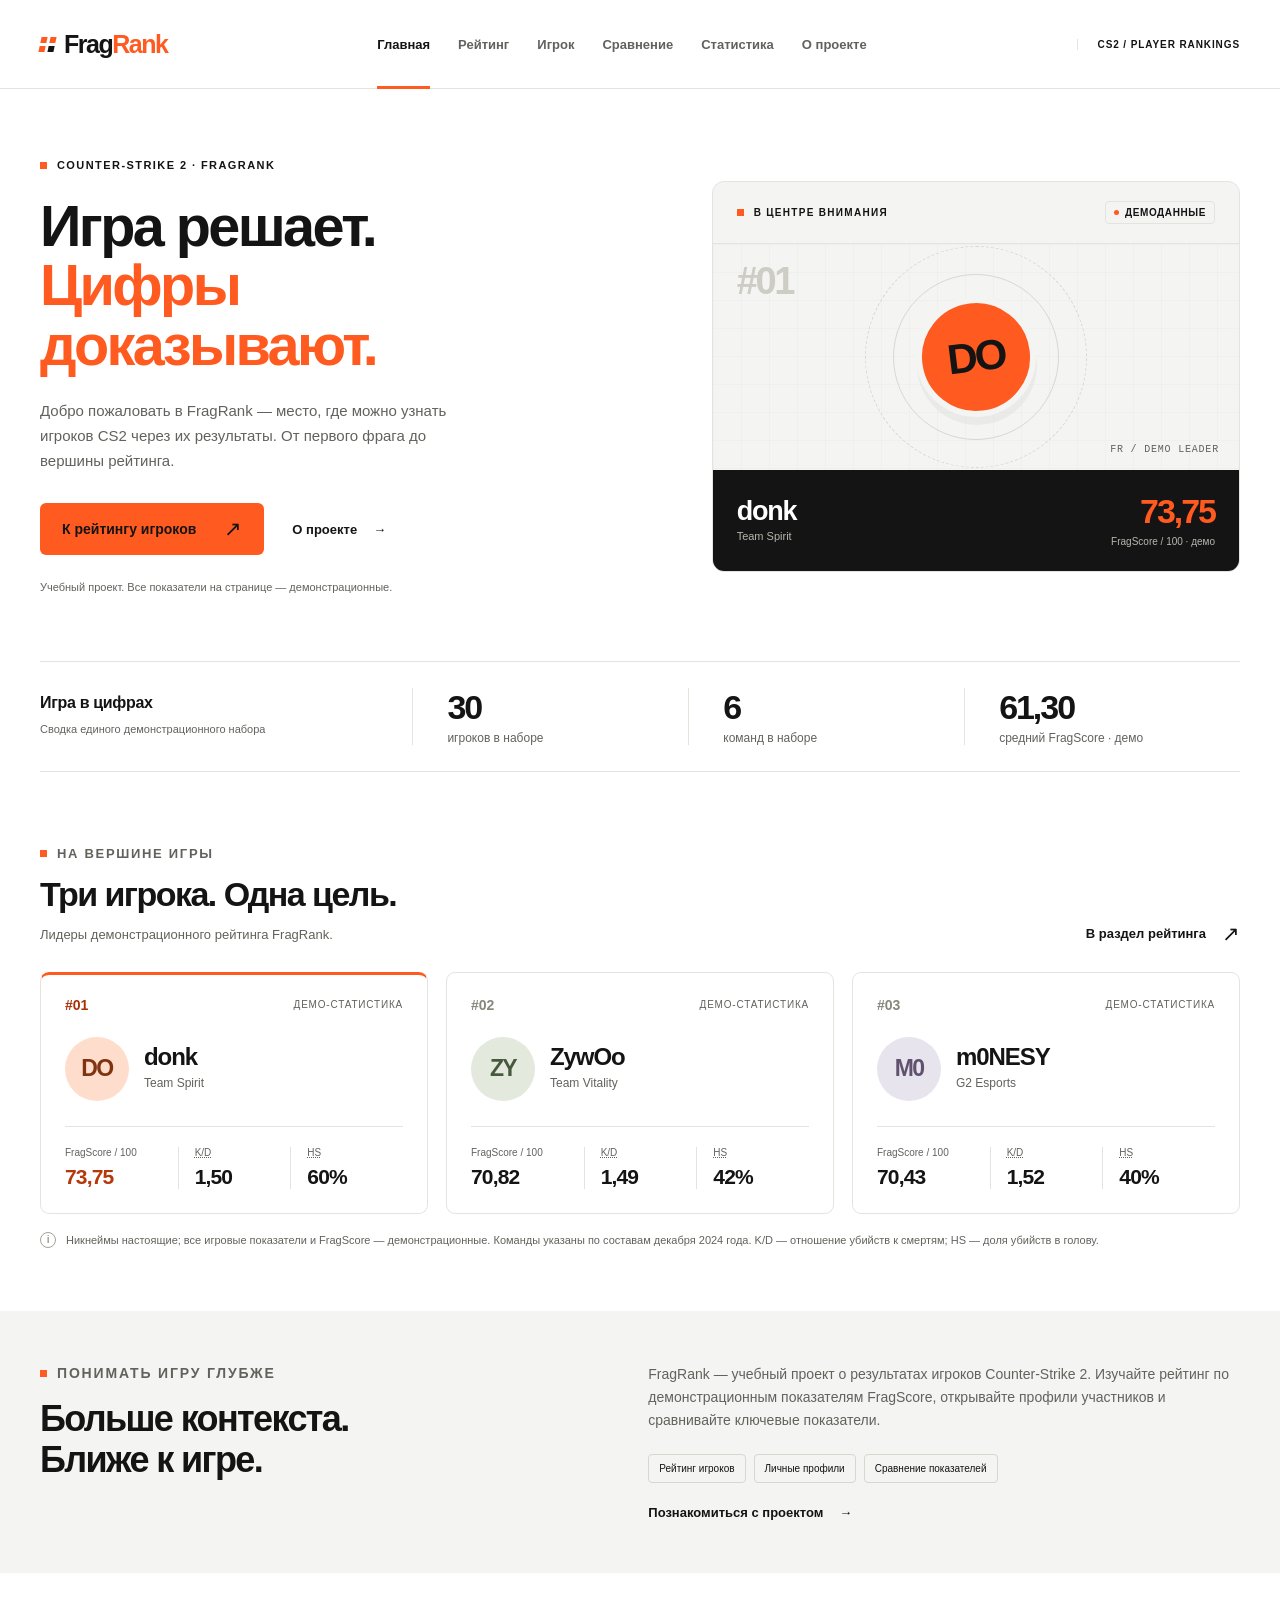
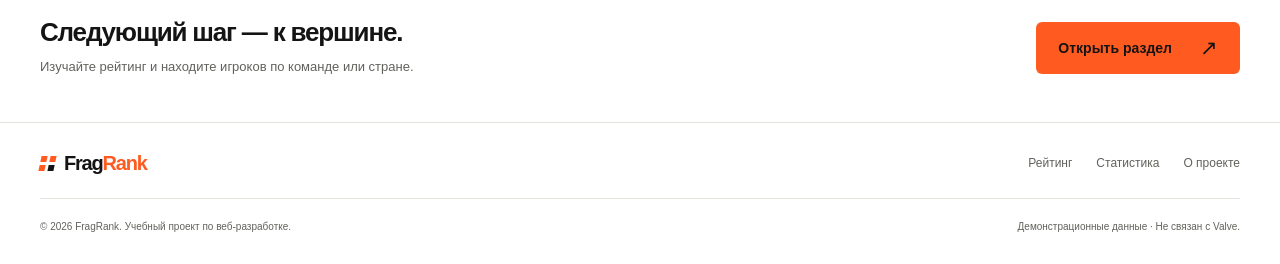
==== commit 2a1cb018: "feat(compare): реализовать сравнение статистики игроков" ====
--- a/index.html
+++ b/index.html
@@ -102,8 +102,8 @@
           <h2 id="service-title">Больше контекста.<br>Ближе к игре.</h2>
         </div>
         <div>
-          <p>FragRank — учебный проект о результатах игроков Counter-Strike 2. Изучайте рейтинг по демонстрационным показателям FragScore и открывайте профили участников. Сравнение ключевых показателей появится на следующем этапе.</p>
-          <div class="feature-tags" aria-label="Планируемые возможности"><span>Рейтинг игроков</span><span>Личные профили</span><span>Сравнение показателей</span></div>
+          <p>FragRank — учебный проект о результатах игроков Counter-Strike 2. Изучайте рейтинг по демонстрационным показателям FragScore, открывайте профили участников и сравнивайте ключевые показатели.</p>
+          <div class="feature-tags" aria-label="Возможности FragRank"><span>Рейтинг игроков</span><span>Личные профили</span><span>Сравнение показателей</span></div>
           <a class="text-link" href="about.html">Познакомиться с проектом <span aria-hidden="true">→</span></a>
         </div>
       </div>
--- a/css/styles.css
+++ b/css/styles.css
@@ -378,3 +378,80 @@
   .profile-chart, .profile-chart-context { padding: 24px 18px; }
   .profile-visualization .workspace-header { gap: 14px; }
 }
+
+/* 10. Comparison: two independent searches and symmetric metric scales. */
+#compare-workspace { overflow: visible; }
+.compare-picker-content { padding: 24px; }
+.compare-picker-content > p:first-child { max-width: 820px; color: var(--muted); font-size: 12px; }
+.compare-selectors { display: grid; grid-template-columns: minmax(0, 1fr) 40px minmax(0, 1fr); align-items: end; gap: 20px; margin-top: 24px; }
+.compare-selectors input { min-height: 52px; }
+.compare-selectors input[aria-invalid='true'] { border-color: #a73209; }
+.compare-versus { display: grid; place-items: center; height: 52px; color: var(--muted); font-size: 11px; font-weight: 700; letter-spacing: .08em; }
+.compare-search-help { margin-top: 16px; color: var(--muted); font-size: 11px; }
+.compare-notice { margin-top: 18px; padding: 13px 16px; border-left: 3px solid var(--accent); background: #fff0e8; font-size: 13px; }
+.compare-controls { display: flex; flex-wrap: wrap; align-items: center; gap: 12px; margin-top: 24px; }
+.compare-controls > p { margin-left: auto; color: var(--muted); font-size: 11px; }
+.compare-players { display: grid; grid-template-columns: repeat(2, minmax(0, 1fr)); gap: 20px; margin-top: 28px; }
+.compare-player-card { min-width: 0; padding: 24px; border: 1px solid var(--line); border-radius: 9px; }
+.compare-player-identity { display: flex; align-items: center; gap: 16px; margin-top: 20px; }
+.compare-player-identity .avatar { width: 52px; height: 52px; background: #ffddcc; color: #80330f; font-size: 19px; }
+.compare-player-identity h2 { min-width: 0; font-size: 30px; overflow-wrap: anywhere; }
+.compare-player-meta { display: flex; flex-wrap: wrap; gap: 20px 30px; margin: 24px 0 0; }
+.compare-player-meta dt { color: var(--muted); font-size: 10px; }
+.compare-player-meta dd { margin: 7px 0 0; font-size: 13px; line-height: 1.5; }
+.compare-player-placeholder { padding-block: 36px; color: var(--muted); font-size: 14px; }
+.compare-empty { margin-top: 28px; border: 1px solid var(--line); border-radius: var(--radius); }
+.compare-chart-heading { display: grid; grid-template-columns: minmax(0, 1fr) 150px minmax(0, 1fr); gap: 24px; align-items: center; padding: 22px 28px; border-bottom: 1px solid var(--line); }
+.compare-chart-heading > span:first-child { font-size: 15px; font-weight: 700; }
+.compare-chart-heading > span:last-child { text-align: right; font-size: 15px; font-weight: 700; }
+.compare-legend { display: inline-flex; justify-content: center; align-items: center; gap: 7px; color: var(--muted); font-size: 10px; }
+.compare-legend i { width: 7px; height: 7px; flex-shrink: 0; background: var(--accent); }
+.comparison-row { display: grid; grid-template-columns: minmax(0, 1fr) 150px minmax(0, 1fr); gap: 24px; align-items: center; padding: 24px 28px; }
+.comparison-row + .comparison-row { border-top: 1px solid var(--line); }
+.comparison-value { display: flex; align-items: center; justify-content: space-between; gap: 10px; margin-bottom: 12px; }
+.comparison-value strong { color: var(--muted); font-size: 24px; letter-spacing: -.04em; font-variant-numeric: tabular-nums; }
+.comparison-value > span { color: var(--muted); font-size: 10px; }
+.comparison-side--left .comparison-value { flex-direction: row-reverse; }
+.comparison-track { height: 9px; overflow: hidden; border-radius: 3px; background: #ecece7; }
+.comparison-fill { display: block; height: 100%; background: #b7b7ae; border-radius: inherit; }
+.comparison-side--left .comparison-fill { margin-left: auto; }
+.comparison-side.is-better .comparison-fill { background: var(--accent); }
+.comparison-side.is-better strong { color: var(--accent); }
+.comparison-label { text-align: center; }
+.comparison-label h3 { font-size: 16px; letter-spacing: -.02em; }
+.comparison-label p { margin-top: 7px; color: var(--muted); font-size: 10px; }
+.compare-volume { margin-top: 44px; }
+.compare-volume-grid { display: grid; grid-template-columns: repeat(3, minmax(0, 1fr)); gap: 18px; }
+.compare-volume-card { padding: 24px; border: 1px solid var(--line); border-radius: 8px; }
+.compare-volume-card h3 { font-size: 21px; }
+.compare-volume-card > p { margin-top: 6px; color: var(--muted); font-size: 11px; }
+.compare-volume-card dl { display: grid; grid-template-columns: repeat(2, minmax(0, 1fr)); gap: 20px; margin: 22px 0 0; padding-top: 18px; border-top: 1px solid var(--line); }
+.compare-volume-card dl > div + div { padding-left: 20px; border-left: 1px solid var(--line); }
+.compare-volume-card dt { color: var(--muted); font-size: 11px; overflow-wrap: anywhere; }
+.compare-volume-card dd { margin: 9px 0 0; font-size: 26px; font-weight: 700; letter-spacing: -.04em; font-variant-numeric: tabular-nums; }
+@media (max-width: 800px) {
+  .compare-controls > p { width: 100%; margin-left: 0; }
+  .compare-volume-grid { grid-template-columns: minmax(0, 1fr); }
+  .compare-player-meta { flex-direction: column; gap: 14px; }
+  .compare-chart-heading, .comparison-row { grid-template-columns: minmax(0, 1fr) 105px minmax(0, 1fr); gap: 18px; }
+}
+@media (max-width: 580px) {
+  .compare-picker-content { padding: 20px 18px; }
+  .compare-selectors { grid-template-columns: minmax(0, 1fr); gap: 20px; }
+  .compare-versus { display: none; }
+  .compare-controls button { width: 100%; }
+  .compare-players { gap: 12px; }
+  .compare-player-card { padding: 18px 14px; }
+  .compare-player-card .card-label { line-height: 1.6; font-size: 9px; }
+  .compare-player-identity { flex-direction: column; align-items: flex-start; gap: 12px; }
+  .compare-player-identity h2 { font-size: 21px; }
+  .compare-chart-heading, .comparison-row { grid-template-columns: minmax(0, 1fr) 65px minmax(0, 1fr); gap: 10px; padding: 20px 14px; }
+  .compare-chart-heading > span:first-child, .compare-chart-heading > span:last-child { font-size: 12px; overflow-wrap: anywhere; }
+  .compare-legend { flex-direction: column; gap: 5px; text-align: center; font-size: 9px; }
+  .comparison-value, .comparison-side--left .comparison-value { flex-direction: column; align-items: flex-start; gap: 5px; }
+  .comparison-side--left .comparison-value { align-items: flex-end; }
+  .comparison-value strong { font-size: 21px; }
+  .comparison-label h3 { font-size: 12px; }
+  .comparison-label p { font-size: 9px; overflow-wrap: anywhere; }
+  .compare-volume { margin-top: 36px; }
+}
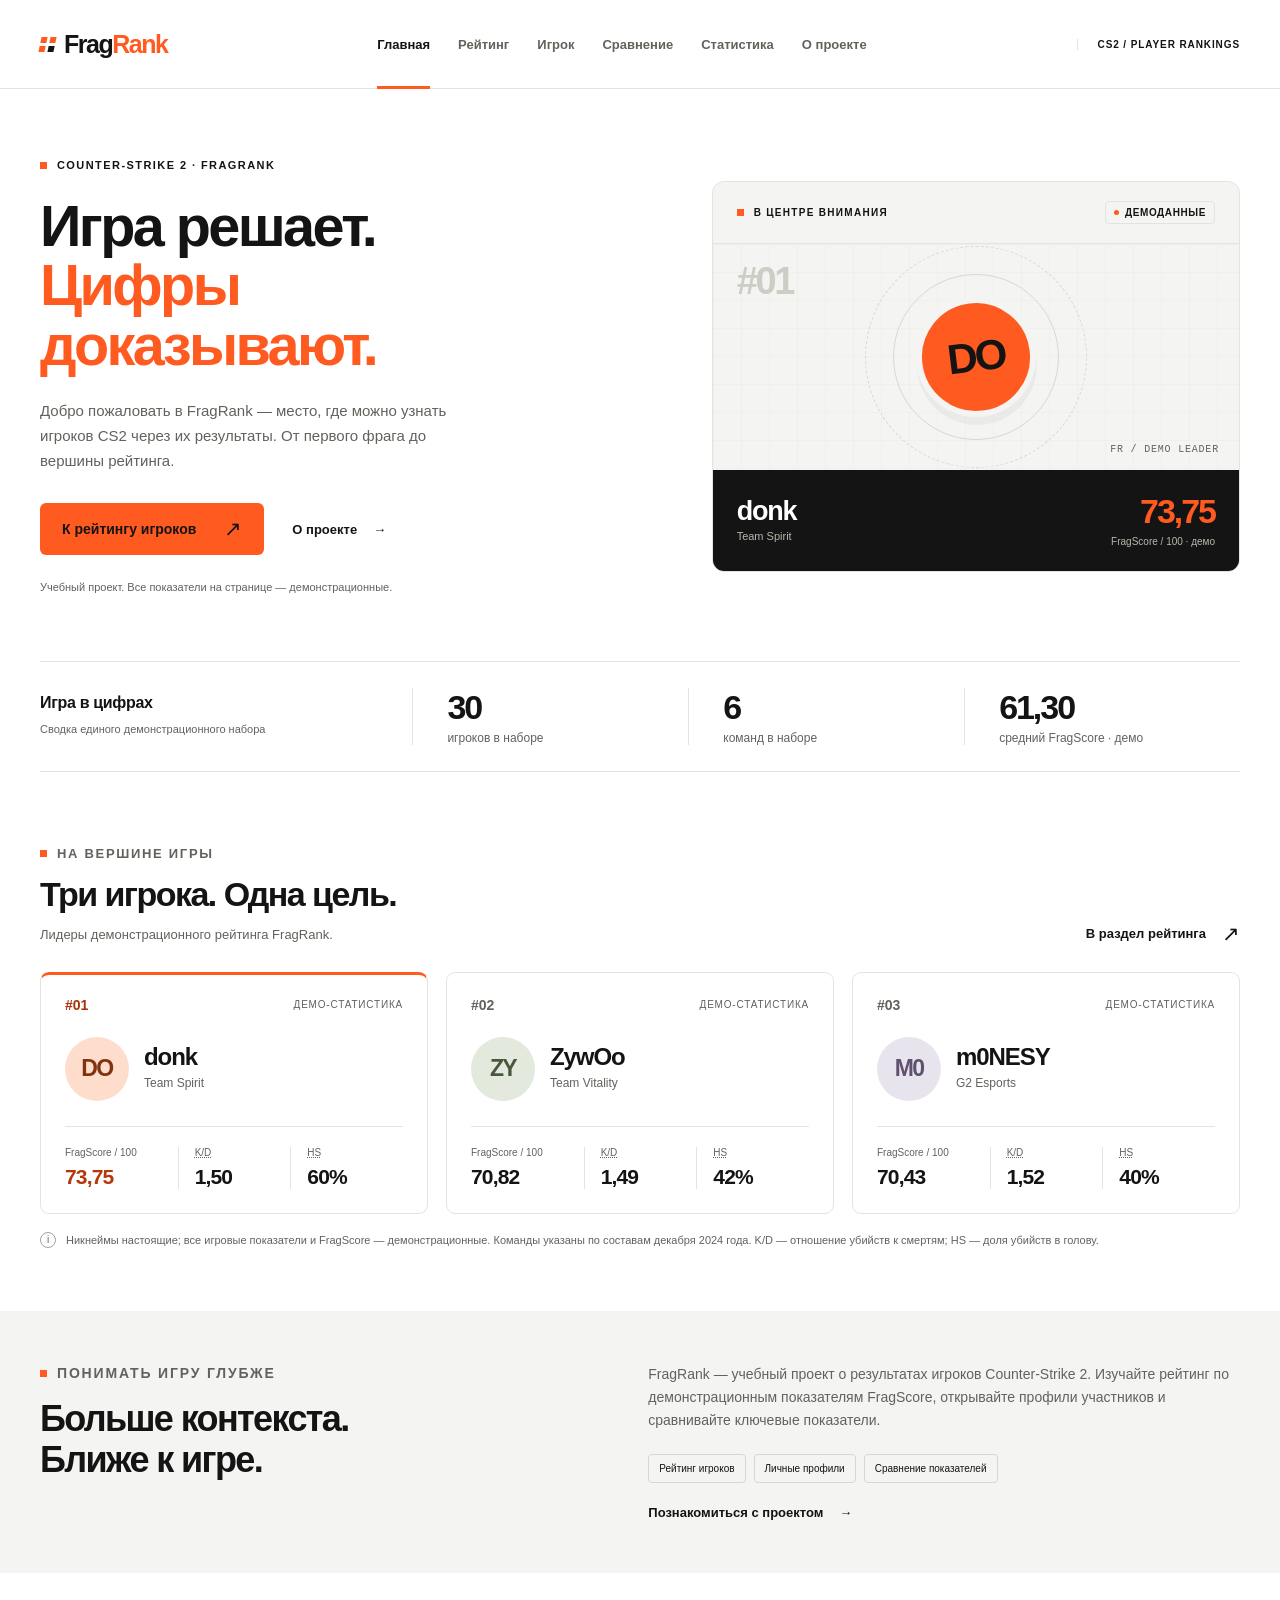
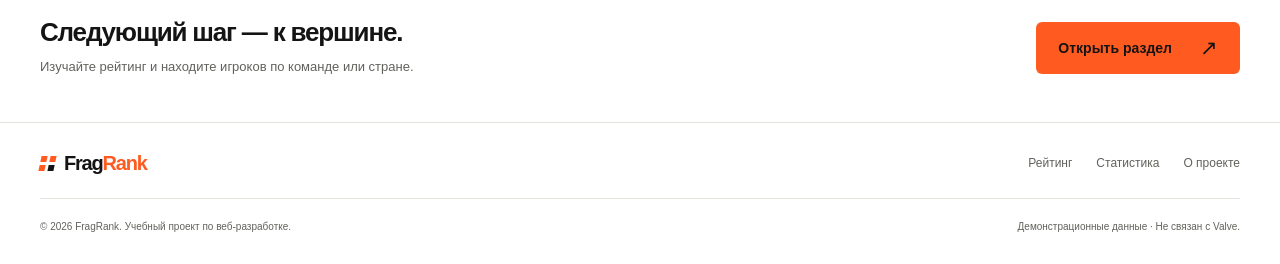
==== commit 61cf73d9: "chore(final): завершить доработку и подготовку сайта" ====
--- a/index.html
+++ b/index.html
@@ -91,7 +91,7 @@
         <a class="text-link" href="ranking.html">В раздел рейтинга <span class="arrow" aria-hidden="true">↗</span></a>
       </div>
       <div class="player-grid" id="top-players"></div>
-      <noscript><p class="muted">Включите JavaScript и откройте сайт через Live Server для отображения игроков и сводки из общего набора данных.</p></noscript>
+      <noscript><p class="muted">Для отображения игроков и сводки из общего набора данных включите JavaScript.</p></noscript>
       <p class="demo-note"><span aria-hidden="true">i</span>Никнеймы настоящие; все игровые показатели и FragScore — демонстрационные. Команды указаны по составам декабря 2024 года. K/D — отношение убийств к смертям; HS — доля убийств в голову.</p>
     </section>
 
--- a/css/styles.css
+++ b/css/styles.css
@@ -92,7 +92,7 @@
 .player-card { position: relative; overflow: hidden; padding: 24px; border: 1px solid var(--line); border-radius: 9px; }
 .player-card:first-child { border-top: 3px solid var(--accent); padding-top: 22px; }
 .player-card-top { display: flex; align-items: center; justify-content: space-between; margin-bottom: 24px; }
-.rank { color: #87877d; font-size: 14px; font-weight: 700; }
+.rank { color: var(--muted); font-size: 14px; font-weight: 700; }
 .player-card:first-child .rank { color: #a73209; }
 .card-label { color: var(--muted); font-size: 10px; letter-spacing: .08em; text-transform: uppercase; }
 .player-identity { display: flex; gap: 15px; align-items: center; }
@@ -455,3 +455,119 @@
   .comparison-label p { font-size: 9px; overflow-wrap: anywhere; }
   .compare-volume { margin-top: 36px; }
 }
+
+/* 11. Overall statistics: zero-based axes and readable native HTML charts. */
+.stats-intro { padding: 22px 24px 0; color: var(--muted); font-size: 12px; }
+.stats-summary { display: grid; grid-template-columns: repeat(3, minmax(0, 1fr)); gap: 16px; margin: 0; padding: 24px; }
+.stats-summary-card { padding: 22px; border: 1px solid var(--line); border-radius: 8px; }
+.stats-summary-card:nth-child(n+4) { background: var(--surface); }
+.stats-summary-card dt { color: var(--muted); font-size: 12px; line-height: 1.5; }
+.stats-summary-card dd { margin: 14px 0 0; font-size: 34px; font-weight: 700; letter-spacing: -.05em; font-variant-numeric: tabular-nums; }
+.stats-summary-card .stats-summary-note { margin-top: 8px; color: var(--muted); font-size: 10px; font-weight: 400; letter-spacing: 0; line-height: 1.6; }
+.stats-method-note { padding: 0 24px 24px; color: var(--muted); font-size: 12px; }
+.stats-chart-control { width: 190px; flex-shrink: 0; }
+.stats-chart-description { display: grid; gap: 6px; padding: 20px 24px 0; color: var(--muted); font-size: 11px; }
+.stats-top-chart { padding: 20px 24px 10px; }
+.stats-top-axis { display: grid; grid-template-columns: 28px 180px minmax(0, 1fr) 110px; align-items: center; gap: 16px; padding-bottom: 12px; color: var(--muted); font-size: 10px; }
+.stats-top-axis > span:first-child { grid-column: 1 / 3; }
+.stats-top-axis > span:last-child { text-align: right; }
+.stats-axis { display: flex; justify-content: space-between; gap: 10px; font-variant-numeric: tabular-nums; }
+.stats-top-list { margin: 0; padding: 0; list-style: none; }
+.stats-top-list > li + li { border-top: 1px solid var(--line); }
+.stats-top-row { display: grid; grid-template-columns: 28px 180px minmax(0, 1fr) 110px; align-items: center; gap: 16px; min-height: 66px; padding-block: 13px; border-radius: 4px; }
+.stats-top-row:hover { background: #fafaf8; }
+.stats-top-row:hover [data-top-nickname] { text-decoration: underline; text-underline-offset: 4px; }
+.stats-top-position { color: var(--muted); font-size: 11px; font-variant-numeric: tabular-nums; }
+.stats-top-player { display: flex; align-items: center; gap: 10px; min-width: 0; }
+.stats-top-player .avatar { width: 32px; height: 32px; font-size: 11px; background: var(--surface); }
+.stats-top-identity { display: flex; flex-direction: column; gap: 6px; min-width: 0; overflow-wrap: anywhere; }
+.stats-top-identity > span:first-child { font-size: 14px; font-weight: 700; }
+.stats-top-identity > span:last-child { color: var(--muted); font-size: 10px; }
+.stats-chart-track { display: block; height: 8px; overflow: hidden; border-radius: 3px; background: #ecece7; }
+.stats-chart-fill { display: block; height: 100%; width: 0; border-radius: inherit; background: #b7b7ae; }
+.is-top-value .stats-chart-fill, .is-largest-group .stats-chart-fill { background: var(--accent); }
+.is-top-value .stats-top-player .avatar { background: #ffddcc; color: #80330f; }
+.stats-top-value { display: flex; flex-direction: column; gap: 5px; text-align: right; font-variant-numeric: tabular-nums; }
+.stats-top-value strong { font-size: 20px; letter-spacing: -.04em; }
+.stats-top-value > span { color: var(--muted); font-size: 9px; line-height: 1.5; }
+.stats-detail-grid { display: grid; grid-template-columns: repeat(2, minmax(0, 1fr)); align-items: start; gap: 28px; margin-top: 36px; }
+.stats-detail-grid .workspace { margin-top: 0; }
+.stats-detail-grid .workspace-header { flex-wrap: wrap; }
+.stats-secondary-column { display: grid; gap: 28px; min-width: 0; }
+.stats-distribution-list { display: grid; gap: 21px; margin: 0; padding: 24px; list-style: none; }
+.stats-distribution-heading { display: flex; align-items: flex-start; justify-content: space-between; gap: 16px; margin-bottom: 10px; }
+.stats-group-label { display: flex; flex-direction: column; gap: 5px; min-width: 0; font-size: 12px; line-height: 1.5; }
+.stats-group-label > span:last-child:not(:first-child) { color: var(--muted); font-size: 10px; }
+.stats-group-values { display: flex; align-items: baseline; gap: 12px; flex-shrink: 0; font-size: 12px; font-variant-numeric: tabular-nums; }
+.stats-group-values > span { min-width: 42px; color: var(--muted); font-size: 10px; text-align: right; }
+.stats-disclosure-footer { padding: 0 24px 24px; }
+.stats-disclosure-button { max-width: 100%; white-space: normal; text-align: center; }
+.stats-disclosure-button:hover { border-color: var(--accent); background: #fff0e8; }
+.stats-disclosure-button:focus-visible { outline: 3px solid var(--ink); outline-offset: 4px; }
+@media (max-width: 1000px) {
+  .stats-top-row, .stats-top-axis { grid-template-columns: 24px 150px minmax(0, 1fr) 100px; gap: 14px; }
+}
+@media (max-width: 900px) {
+  .stats-detail-grid { grid-template-columns: minmax(0, 1fr); }
+}
+@media (max-width: 580px) {
+  .stats-intro { padding-inline: 18px; }
+  .stats-summary { grid-template-columns: repeat(2, minmax(0, 1fr)); padding: 20px 18px; gap: 10px; }
+  .stats-summary-card { padding: 16px 12px; }
+  .stats-summary-card dt { font-size: 11px; }
+  .stats-summary-card dd { font-size: 27px; }
+  .stats-method-note { padding: 0 18px 20px; }
+  .stats-chart-control { width: 100%; }
+  .stats-chart-description { padding-inline: 18px; }
+  .stats-top-chart { padding-inline: 18px; }
+  .stats-top-axis { display: block; padding-left: 36px; }
+  .stats-top-axis > span { display: none; }
+  .stats-top-row { grid-template-columns: 24px minmax(0, 1fr) 86px; gap: 12px; padding-block: 16px; }
+  .stats-top-position { grid-column: 1; grid-row: 1; }
+  .stats-top-player { grid-column: 2; grid-row: 1; }
+  .stats-top-row > .stats-chart-track { grid-column: 2 / -1; grid-row: 2; }
+  .stats-top-value { grid-column: 3; grid-row: 1; }
+  .stats-top-player .avatar { display: none; }
+  .stats-top-value strong { font-size: 19px; }
+  .stats-distribution-list { padding-inline: 18px; }
+  .stats-disclosure-footer { padding: 0 18px 20px; }
+  .stats-disclosure-button { width: 100%; }
+  .stats-distribution-heading { gap: 12px; }
+  .stats-group-values { gap: 8px; }
+}
+
+/* 12. Project information and formula documentation. */
+.about-content { display: grid; gap: 20px; padding: 28px; }
+.about-content > p { color: var(--muted); font-size: 14px; }
+.about-features { display: grid; grid-template-columns: repeat(2, minmax(0, 1fr)); gap: 16px; }
+.about-features > a { display: block; padding: 20px; border: 1px solid var(--line); border-radius: 8px; }
+.about-features > a:hover { border-color: var(--accent); background: #fafaf8; }
+.about-features h3 { display: flex; justify-content: space-between; gap: 16px; font-size: 18px; }
+.about-features p { margin-top: 10px; color: var(--muted); font-size: 13px; }
+.about-metrics, .about-weights { display: grid; grid-template-columns: repeat(2, minmax(0, 1fr)); gap: 20px; margin: 0; padding: 28px; }
+.about-metrics > div, .about-weights > div { padding: 22px; border: 1px solid var(--line); border-radius: 8px; }
+.about-metrics dt { margin-bottom: 12px; font-size: 20px; font-weight: 700; }
+.about-metrics dd { margin: 0; color: var(--muted); font-size: 13px; line-height: 1.7; }
+.about-definition { display: block; margin-top: 14px; color: var(--ink); font-size: 12px; }
+.about-content > .about-formula { padding: 20px; border-left: 3px solid var(--accent); background: var(--surface); color: var(--ink); font-size: 18px; font-weight: 700; line-height: 1.8; }
+.about-formula span { white-space: nowrap; }
+.about-weights { padding: 0; }
+.about-weights dt { font-size: 15px; font-weight: 700; }
+.about-weights dd { margin: 12px 0 0; font-size: 13px; line-height: 1.7; }
+.about-weights dd span { display: block; margin-top: 10px; color: var(--muted); font-size: 12px; }
+.about-content > .about-notice { padding: 18px 20px; border: 1px solid var(--line); border-radius: 6px; color: var(--ink); font-size: 13px; }
+.about-columns { display: grid; grid-template-columns: repeat(2, minmax(0, 1fr)); align-items: start; gap: 24px; margin-top: 36px; }
+.about-columns .workspace { margin-top: 0; }
+.about-columns .workspace-header { flex-wrap: wrap; }
+.about-list { display: grid; gap: 14px; margin: 0; padding-left: 20px; font-size: 14px; line-height: 1.7; }
+.about-list li::marker { color: var(--accent); }
+@media (max-width: 800px) {
+  .about-columns { grid-template-columns: minmax(0, 1fr); }
+}
+@media (max-width: 580px) {
+  .about-content { padding: 24px 18px; }
+  .about-features, .about-metrics, .about-weights { grid-template-columns: minmax(0, 1fr); }
+  .about-metrics { padding: 24px 18px; }
+  .about-features > a, .about-metrics > div, .about-weights > div { padding: 18px; }
+  .about-content > .about-formula { padding: 16px; font-size: 15px; }
+}
